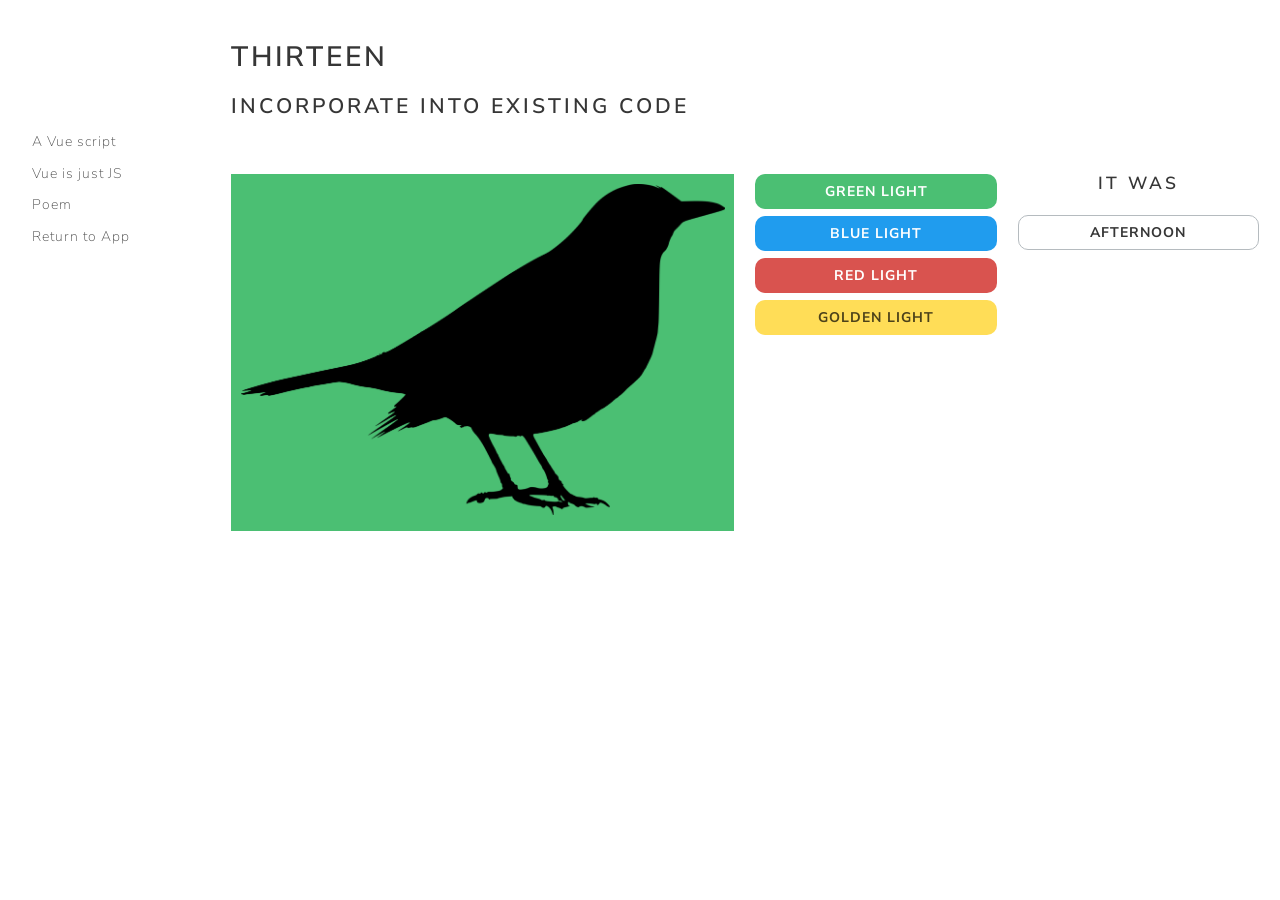
==== index.html @ 8067b98c "init with code" ====
<!doctype html>

<html lang="en">

  <head>
    <meta charset="utf-8">
    <meta name="viewport"
          content="width=device-width, initial-scale=1">
    <title>Ways of Using Vue.js</title>
    <link rel="icon"
          href="./favicon.ico">
    <link rel="stylesheet"
          href="./css/bulmaswatch-lux.min.css">
    <link rel="stylesheet"
          href="./css/app.css">
  </head>

  <body>
    <div class="section">
      <div class="columns">
        <div class="column is-2 side">
          <aside class="menu">
            <ul class="menu-list">
              <li>
                <a onclick="show('app')">A Vue script</a>
              </li>
              <li>
                <a onclick="show('vue-is-just-js')">Vue is just JS</a>
              </li>
              <li>
                <a onclick="show('poem')">Poem</a>
              </li>
              <li>
                <a href="http://localhost:8080">Return to App</a>
              </li>
            </ul>
          </aside>
        </div>
        <div class="column is-10">
          <div class="page-header">
            <h3 class="title is-3">
                Thirteen
            </h3>
            <h4 class="title is-4">
              Incorporate into existing code
            </h4>
          </div>
          <div id="app" class="main">
            <div class="columns">
              <div class="column is-6">
                <div class="img-background">
                  <div class="img-wrapper"
                       v-bind:class="imgColor">
                    <img src="./img/blackbird.png"
                         alt="blackbird" />
                  </div>
                </div>
              </div>
              <div class="column is-3">
                <div class="button-wrapper"
                     v-for="color in colors"
                     v-bind:key="color.name">
                  <a class="button"
                     v-bind:class="`is-${color.name}`"
                     v-on:click="changeColor(color.name)">
                     {{ `${color.display} light` }}
                  </a>
                </div>
              </div>
              <div class="column is-3 has-text-centered">
                <h5 class="title is-5">
                  It was
                </h5>
                <a class="button"
                   v-on:click="toggleFaded">
                   {{ fadedButtonDisplay }}
                </a>
              </div>
            </div>
          </div>
          <div id="vue-is-just-js" class="main">
            <video controls
                   muted
                   src="./video/vue-is-just-js.mp4"
                   width="700">
            </video>
          </div>
          <div id="poem" class="main">
            <div class="columns">
              <div class="column is-4 is-offset-4">
                <h3 class="title is-3">
                  Thirteen Ways of Looking at a Blackbird
                </h3>
                <h4 class="title is-4">
                  Wallace Stevens
                </h4>
                <p>
                  <strong>
                    I
                  </strong>
                </p>
                <p>
                  Among twenty snowy mountains,
                </p>
                <p>
                  The only moving thing
                </p>
                <p>
                  Was the eye of the blackbird.
                </p>
                <br />
                <p>
                  <strong>
                    II
                  </strong>
                </p>
                <p>
                  I was of three minds,
                </p>
                <p>
                  Like a tree
                </p>
                <p>
                  In which there are three blackbirds.
                </p>
                <br />
                <p>
                  <strong>
                    III
                  </strong>
                </p>
                <p>
                  The blackbird whirled in the autumn winds.
                </p>
                <p>
                  It was a small part of the pantomime.
                </p>
                <br />
                <p>
                  <strong>
                    IV
                  </strong>
                </p>
                <p>
                  A man and a woman
                </p>
                <p>
                  Are one.
                </p>
                <p>
                  A man and a woman and a blackbird
                </p>
                <p>
                  Are one.
                </p>
                <br />
                <p>
                  <strong>
                    V
                  </strong>
                </p>
                <p>
                  I do not know which to prefer,
                </p>
                <p>
                  The beauty of inflections
                </p>
                <p>
                  Or the beauty of innuendoes,
                </p>
                <p>
                  The blackbird whistling
                </p>
                <p>
                  Or just after.
                </p>
                <br />
                <p>
                  <strong>
                    VI
                  </strong>
                </p>
                <p>
                  Icicles filled the long window
                </p>
                <p>
                  With barbaric glass.
                </p>
                <p>
                  The shadow of the blackbird
                </p>
                <p>
                  Crossed it, to and fro.
                </p>
                <p>
                  The mood
                </p>
                <p>
                  Traced in the shadow
                </p>
                <p>
                  An indecipherable cause.
                </p>
                <br />
                <p>
                  <strong>
                    VII
                  </strong>
                </p>
                <p>
                  O thin men of Haddam,
                </p>
                <p>
                  Why do you imagine golden birds?</p>
                <p>
                  Do you not see how the blackbird
                </p>
                <p>
                  Walks around the feet
                </p>
                <p>
                  Of the women about you?</p>
                <br />
                <p>
                  <strong>
                    VIII
                  </strong>
                </p>
                <p>
                  I know noble accents
                </p>
                <p>
                  And lucid, inescapable rhythms;</p>
                <p>
                  But I know, too,
                </p>
                <p>
                  That the blackbird is involved
                </p>
                <p>
                  In what I know.
                </p>
                <br />
                <p>
                  <strong>
                    IX
                  </strong>
                </p>
                <p>
                  When the blackbird flew out of sight,
                </p>
                <p>
                  It marked the edge
                </p>
                <p>
                  Of one of many circles.
                </p>
                <br />
                <p>
                  <strong>
                    X
                  </strong>
                </p>
                <p>
                  At the sight of blackbirds
                </p>
                <p>
                  Flying in a green light,
                </p>
                <p>
                  Even the bawds of euphony
                </p>
                <p>
                  Would cry out sharply.
                </p>
                <br />
                <p>
                  <strong>
                    XI
                  </strong>
                </p>
                <p>
                  He rode over Connecticut
                </p>
                <p>
                  In a glass coach.
                </p>
                <p>
                  Once, a fear pierced him,
                </p>
                <p>
                  In that he mistook
                </p>
                <p>
                  The shadow of his equipage
                </p>
                <p>
                  For blackbirds.
                </p>
                <br />
                <p>
                  <strong>
                    XII
                  </strong>
                </p>
                <p>
                  The river is moving.
                </p>
                <p>
                  The blackbird must be flying.
                </p>
                <br />
                <p>
                  <strong>
                    XIII
                  </strong>
                </p>
                <p>
                  It was evening all afternoon.
                </p>
                <p>
                  It was snowing
                </p>
                <p>
                  And it was going to snow.
                </p>
                <p>
                  The blackbird sat
                </p>
                <p>
                  In the cedar-limbs.
                </p>
                <br />
              </div>
            </div>
          </div>
        </div>
      </div>
    </div>
    <script src="./js/vue.js"></script>
    <script src="./js/app.js"></script>
    <script src="./js/main.js"></script>
  </body>
</html>
---- css/app.css ----
strong {
  margin-bottom: 2rem;
}

.side {
  margin: 6rem 0 0 0;
}

.button {
  width: 100%;
}

.page-header {
  margin: 0 0 4rem 0;
}

.page-section {
  padding-bottom: 2rem;
}

.sub-heading {
  height: 4rem;
}

.vertical-repeating {
  margin-top: 1rem;
}

.narrow {
  width: 30%;
}

.button-wrapper {
  margin: 0 0 0.5rem 0;
}

.button {
  border-radius: 10px;
}

.img-background {
  background-color: gray;
}

.img-wrapper {
  padding: 0.7rem;
}

.faded {
  opacity: 0.4;
}
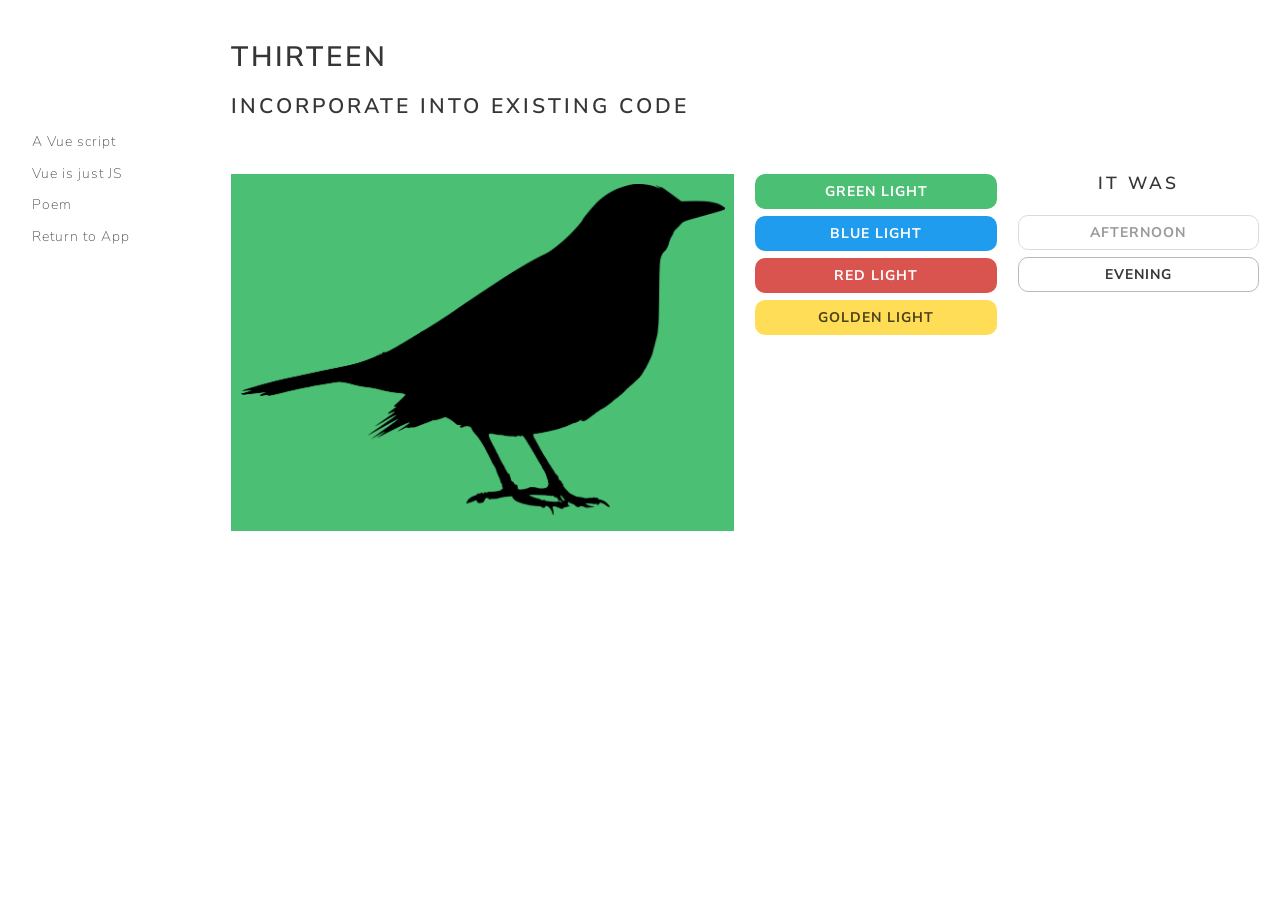
==== commit 7f88bdda: "change faded display button" ====
--- a/index.html
+++ b/index.html
@@ -67,14 +67,24 @@
                   </a>
                 </div>
               </div>
-              <div class="column is-3 has-text-centered">
+              <div class="column is-3 button-wrapper has-text-centered">
                 <h5 class="title is-5">
                   It was
                 </h5>
-                <a class="button"
-                   v-on:click="toggleFaded">
-                   {{ fadedButtonDisplay }}
-                </a>
+                <div class="button-wrapper">
+                  <a class="button"
+                     v-on:click="toggleFaded"
+                     :disabled="!fadedIsActive">
+                     Afternoon
+                  </a>
+                </div>
+                <div class="button-wrapper">
+                  <a class="button"
+                     v-on:click="toggleFaded"
+                     :disabled="fadedIsActive">
+                     Evening
+                  </a>
+                </div>
               </div>
             </div>
           </div>
